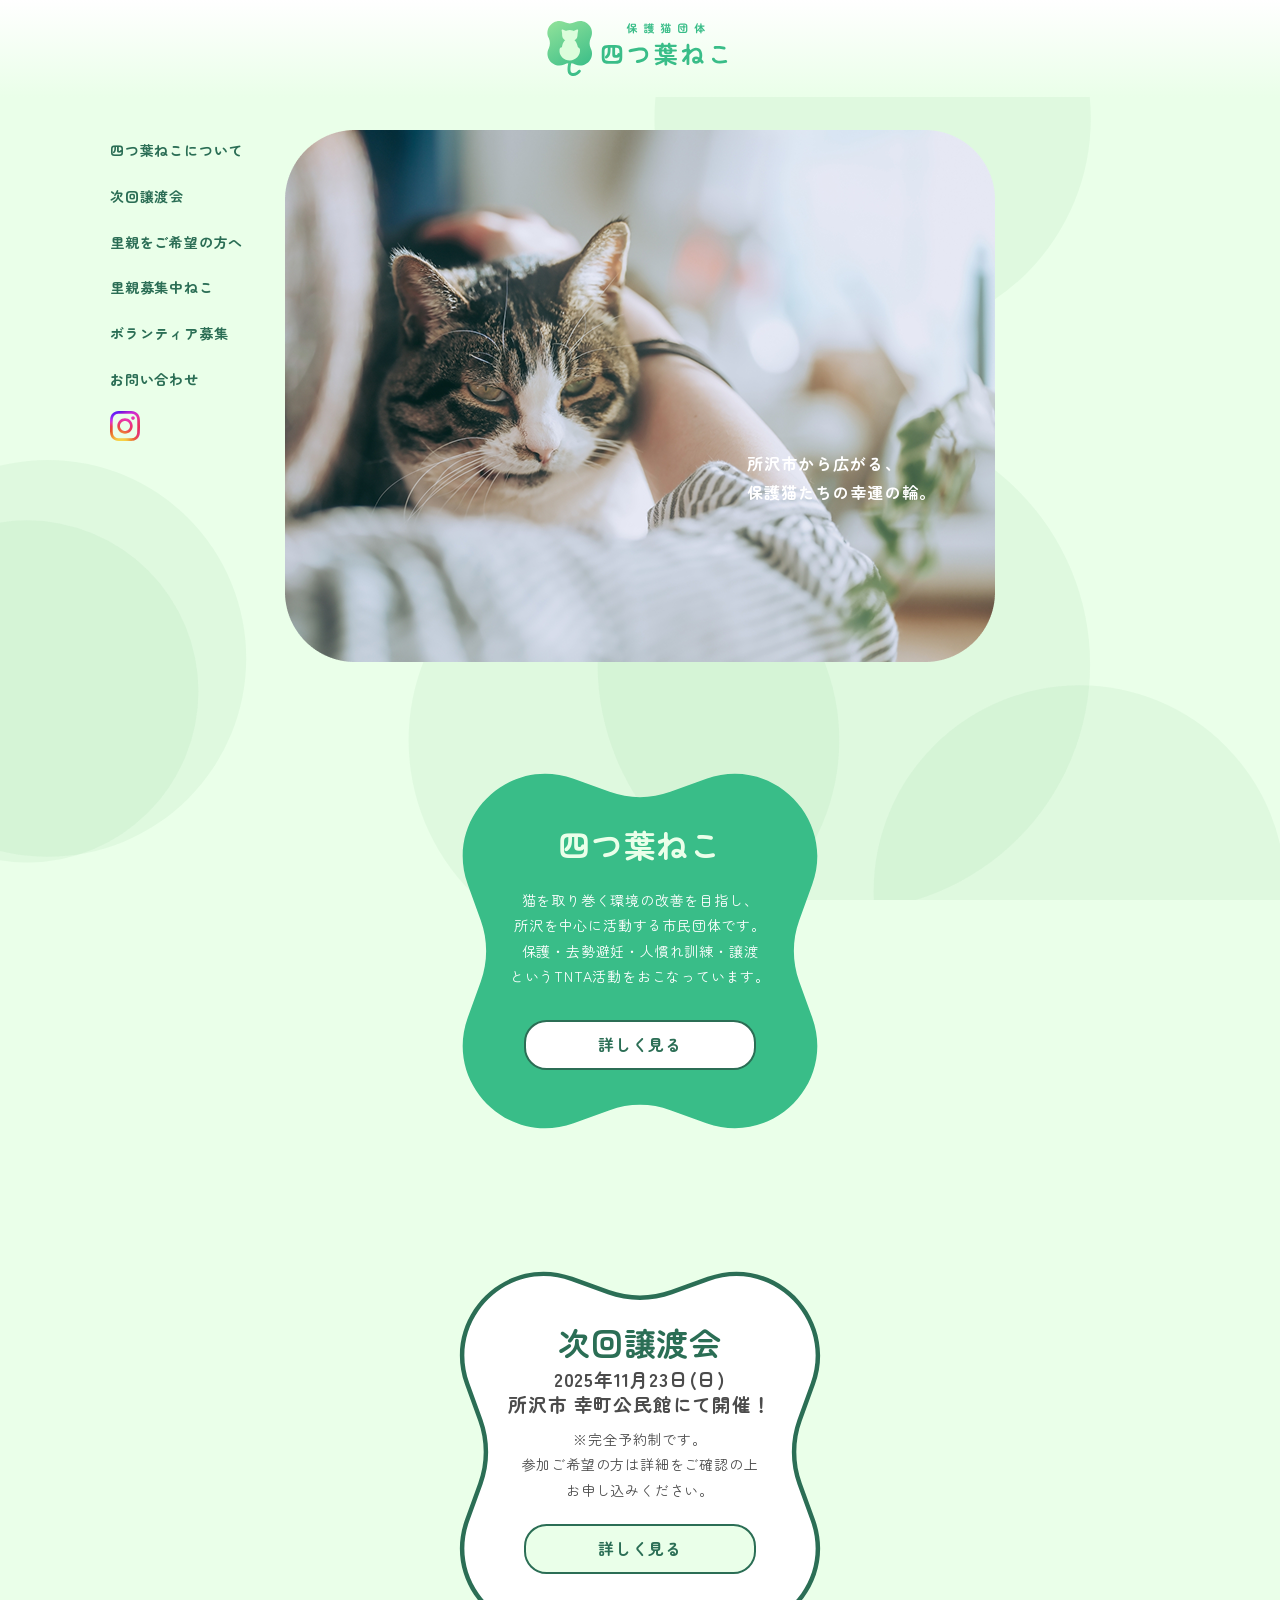
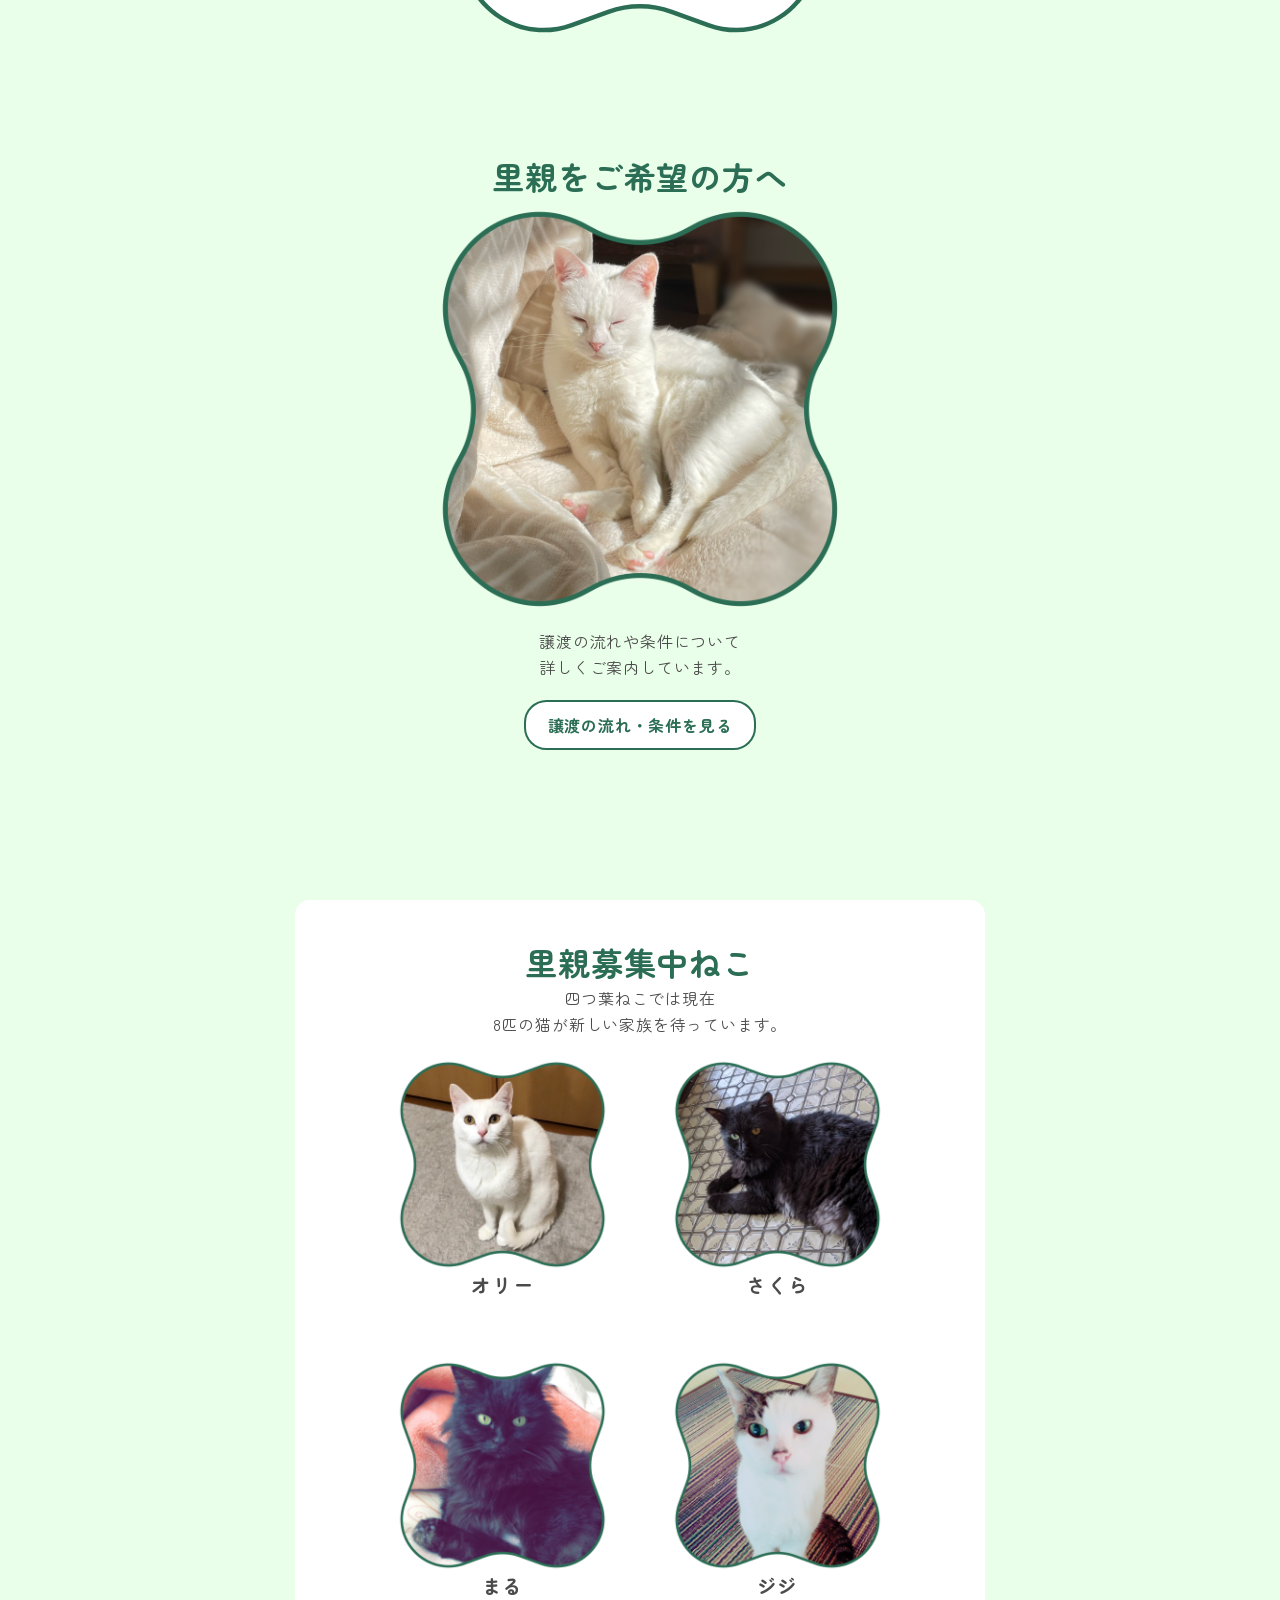
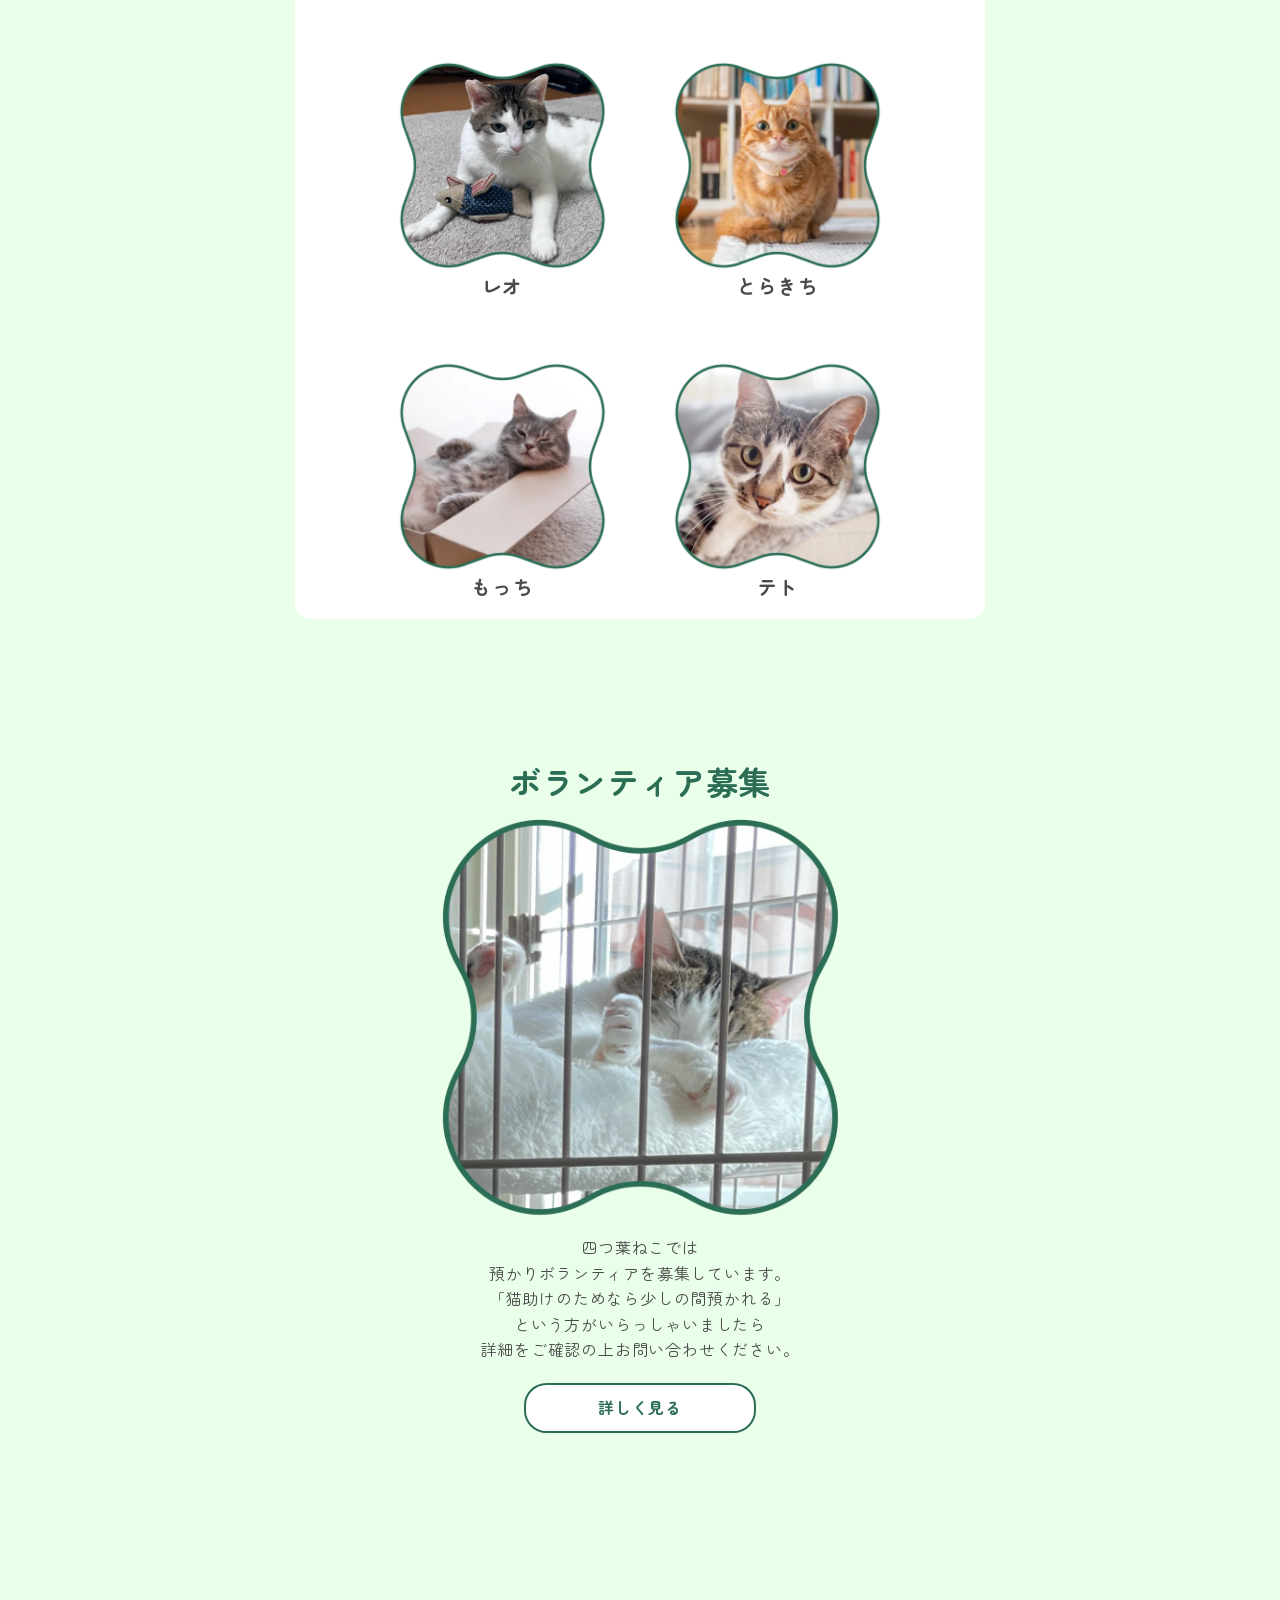
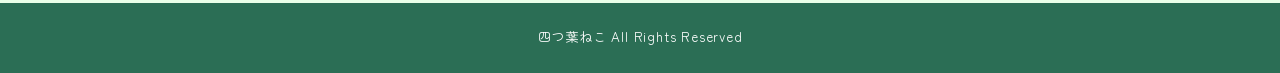
==== index.html @ 7e9c497a "initial commit" ====
<!DOCTYPE html>
<html lang="ja">

<head>
    <meta charset="UTF-8">
    <meta name="viewport" content="width=device-width, initial-scale=1.0">
    <title>四つ葉ねこ</title>
    <link rel="stylesheet" href="assets/css/style.css">
    <link rel="preconnect" href="https://fonts.googleapis.com">
    <link rel="preconnect" href="https://fonts.gstatic.com" crossorigin>
    <link href="https://fonts.googleapis.com/css2?family=Zen+Maru+Gothic&display=swap" rel="stylesheet">
    <!-- swiper使う時はこれ書きます！ -->
    <link rel="stylesheet" href="https://cdn.jsdelivr.net/npm/swiper@11/swiper-bundle.min.css" />

    <!-- <link rel="stylesheet" href="assets/css/common.css"> -->
    <!-- ちょっとナビゲーションの高さが下層ページとズレる。common.cssをつけると直るんですよ・・・contactもそうでした。内容物の高さかな・・・。 -->
    <script src="https://cdn.jsdelivr.net/npm/swiper@11/swiper-bundle.min.js"></script><!-- swiper使う時はこれ書きます！ -->
    <script src="assets/main.js" defer></script>

</head>

<body>

    <header>
        <h1 class="logo"><a href="#"><img src="assets/images/header-logo.svg" alt="保護猫団体 四つ葉ねこ"></a></h1>
        <button class="nav-button" type="button"></button>
    </header>
    <div class="wrap">
        <aside class="nav-pc">
            <nav>
                <ul class="nav-items">
                    <li class="nav-item"><a href="about/index.html">四つ葉ねこについて</a></li>
                    <li class="nav-item"><a href="event/index.html">次回譲渡会</a></li>
                    <li class="nav-item"><a href="adoption/index.html">里親をご希望の方へ</a></li>
                    <li class="nav-item"><a href="catlist/index.html">里親募集中ねこ</a></li>
                    <li class="nav-item"><a href="volunteer/index.html">ボランティア募集</a></li>
                    <li class="nav-item"><a href="contact/index.html">お問い合わせ</a></li>
                    <li><a href=""><img src="assets/images/Instagram_Glyph_Gradient.svg" alt=""></a></li>
                </ul>
            </nav>
        </aside>
        <nav class="nav-sp">
            <ul class="nav-items">
                <li class="nav-item"><a href="about/index.html">四つ葉ねこについて</a></li>
                <li class="nav-item"><a href="event/index.html">次回譲渡会</a></li>
                <li class="nav-item"><a href="adoption/index.html">里親をご希望の方へ</a></li>
                <li class="nav-item"><a href="catlist/index.html">里親募集中ねこ</a></li>
                <li class="nav-item"><a href="volunteer/index.html">ボランティア募集</a></li>
                <li class="nav-item"><a href="contact/index.html">お問い合わせ</a></li>
                <li><a href=""><img src="assets/images/Instagram_Glyph_Gradient.svg" alt=""></a></li>
            </ul>
        </nav>
        <main>
            <div id="mv-box">
                <p id="main-catch">所沢市から広がる、<br>保護猫たちの幸運の輪。</p>
                <img src="assets/images/main-img.png" alt="" id="mv">
            </div>

            <div class="clover clover-left object">
                <section class="inner">
                    <h2>四つ葉ねこ</h2>
                    <p>猫を取り巻く環境の改善を目指し、<br>
                        所沢を中心に活動する市民団体です。<br>
                        保護・去勢避妊・人慣れ訓練・譲渡<br>
                        というTNTA活動をおこなっています。
                    </p>
                    <button class="btn-white"><a href="about/index.html">詳しく見る</a></button>
                </section>
            </div>
            <div class="clover clover-right object">
                <section class="inner">
                    <h2 class="heading">次回譲渡会</h2>
                    <h3>2025年11月23日(日) <br>
                        所沢市 幸町公民館にて開催！</h3>
                    <p>※完全予約制です。<br>
                        参加ご希望の方は詳細をご確認の上<br>
                        お申し込みください。
                    </p>
                    <button class="btn-green"><a href="event/index.html">詳しく見る</a></button>
                </section>
            </div>
            <section class="content object">
                <h2 class="heading">里親をご希望の方へ</h2>
                <div class="img-wrap"><img src="assets/images/adoption-img.png" alt=""></div>
                <p class="box-text">譲渡の流れや条件について<br>
                    詳しくご案内しています。
                </p>
                <button class="btn-white"><a href="adoption/index.html">譲渡の流れ・条件を見る</a></button>
            </section>
            <section class="content box">
                <h2 class="heading">里親募集中ねこ</h2>
                <p class="box-text">四つ葉ねこでは現在 <br>
                    8匹の猫が新しい家族を待っています。</p>
                <ul class="list">
                    <li><a href="catlist/ollie/index.html"><img src="assets/images/prf-01.png" alt="" class="prf">
                            <p class="name">オリー</p>
                        </a>
                    </li>
                    <li><a href=""><img src="assets/images/prf-02.png" alt="" class="prf">
                            <p class="name">さくら</p>
                        </a>
                    </li>
                    <li><a href=""><img src="assets/images/prf-03.png" alt="" class="prf">
                            <p class="name">まる</p>
                        </a>
                    </li>
                    <li><a href=""><img src="assets/images/prf-04.png" alt="" class="prf">
                            <p class="name">ジジ</p>
                        </a>
                    </li>
                    <li><a href=""><img src="assets/images/prf-05.png" alt="" class="prf">
                            <p class="name">レオ</p>
                        </a>
                    </li>
                    <li><a href=""><img src="assets/images/prf-06.png" alt="" class="prf">
                            <p class="name">とらきち</p>
                        </a>
                    </li>
                    <li><a href=""><img src="assets/images/prf-07.png" alt="" class="prf">
                            <p class="name">もっち</p>
                        </a>
                    </li>
                    <li><a href=""><img src="assets/images/prf-08.png" alt="" class="prf">
                            <p class="name">テト</p>
                        </a>
                    </li>
                </ul>
            </section>
            <section class="content object">
                <h2 class="heading">ボランティア募集</h2>
                <div class="img-wrap"><img src="assets/images/volunteer-img.png" alt=""></div>
                <p class="box-text">四つ葉ねこでは<br>
                    預かりボランティアを募集しています。<br>
                    「猫助けのためなら少しの間預かれる」<br>
                    という方がいらっしゃいましたら<br>
                    詳細をご確認の上お問い合わせください。
                </p>
                <button class="btn-white"><a href="volunteer/index.html">詳しく見る</a></button>
            </section>

        </main>
    </div>
    <footer>
        <p><small>四つ葉ねこ All Rights Reserved</small></p>
    </footer>
</body>

</html>
---- assets/css/style.css ----
@charset "utf-8";

body,
h1,
h2,
h3,
h4,
p,
ul,
li,
ol,
dl,
dt,
dd,
tr,
th,
td {
  margin: 0;
  padding: 0;
  list-style: none;
}

img {
  vertical-align: bottom;
}

a {
  text-decoration: none;
  color: inherit;
}

body {
  background-color: #eaffe9;
  background-repeat: no-repeat;
  background-size: cover;
  background-attachment: fixed;
background-image: url("data:image/svg+xml,%3csvg xmlns='http://www.w3.org/2000/svg' version='1.1' xmlns:xlink='http://www.w3.org/1999/xlink' xmlns:svgjs='http://svgjs.dev/svgjs' width='1280' height='560' preserveAspectRatio='none' viewBox='0 0 1280 560'%3e%3cg mask='url(%26quot%3b%23SvgjsMask1136%26quot%3b)' fill='none'%3e%3cpath d='M548.56 554.59 a128.16 128.16 0 1 0 256.32 0 a128.16 128.16 0 1 0 -256.32 0z' fill='rgba(134%2c 199%2c 146%2c 0.11)' class='triangle-float1'%3e%3c/path%3e%3cpath d='M803.63 177.25 a121.21 121.21 0 1 0 242.42 0 a121.21 121.21 0 1 0 -242.42 0z' fill='rgba(134%2c 199%2c 146%2c 0.11)' class='triangle-float2'%3e%3c/path%3e%3cpath d='M259.24 460.63 a134 134 0 1 0 268 0 a134 134 0 1 0 -268 0z' fill='rgba(134%2c 199%2c 146%2c 0.11)' class='triangle-float1'%3e%3c/path%3e%3cpath d='M-93.76 419.01 a123.48 123.48 0 1 0 246.96 0 a123.48 123.48 0 1 0 -246.96 0z' fill='rgba(134%2c 199%2c 146%2c 0.11)' class='triangle-float3'%3e%3c/path%3e%3cpath d='M287.94 274.91 a109.84 109.84 0 1 0 219.68 0 a109.84 109.84 0 1 0 -219.68 0z' fill='rgba(134%2c 199%2c 146%2c 0.11)' class='triangle-float2'%3e%3c/path%3e%3cpath d='M-89.38 439.57 a106.43 106.43 0 1 0 212.86 0 a106.43 106.43 0 1 0 -212.86 0z' fill='rgba(134%2c 199%2c 146%2c 0.11)' class='triangle-float3'%3e%3c/path%3e%3cpath d='M407.73 74.31 a135.75 135.75 0 1 0 271.5 0 a135.75 135.75 0 1 0 -271.5 0z' fill='rgba(134%2c 199%2c 146%2c 0.11)' class='triangle-float2'%3e%3c/path%3e%3cpath d='M376.84 413.51 a153.22 153.22 0 1 0 306.44 0 a153.22 153.22 0 1 0 -306.44 0z' fill='rgba(134%2c 199%2c 146%2c 0.11)' class='triangle-float1'%3e%3c/path%3e%3cpath d='M931.49 539.06 a117.18 117.18 0 1 0 234.36 0 a117.18 117.18 0 1 0 -234.36 0z' fill='rgba(134%2c 199%2c 146%2c 0.11)' class='triangle-float3'%3e%3c/path%3e%3cpath d='M908.18 117.81 a116.35 116.35 0 1 0 232.7 0 a116.35 116.35 0 1 0 -232.7 0z' fill='rgba(134%2c 199%2c 146%2c 0.11)' class='triangle-float3'%3e%3c/path%3e%3cpath d='M918.88 520.98 a169.37 169.37 0 1 0 338.74 0 a169.37 169.37 0 1 0 -338.74 0z' fill='rgba(134%2c 199%2c 146%2c 0.11)' class='triangle-float2'%3e%3c/path%3e%3cpath d='M1127.44 405.88 a134.91 134.91 0 1 0 269.82 0 a134.91 134.91 0 1 0 -269.82 0z' fill='rgba(134%2c 199%2c 146%2c 0.11)' class='triangle-float3'%3e%3c/path%3e%3c/g%3e%3cdefs%3e%3cmask id='SvgjsMask1136'%3e%3crect width='1280' height='560' fill='white'%3e%3c/rect%3e%3c/mask%3e%3cstyle%3e %40keyframes float1 %7b 0%25%7btransform: translate(0%2c 0)%7d 50%25%7btransform: translate(-10px%2c 0)%7d 100%25%7btransform: translate(0%2c 0)%7d %7d .triangle-float1 %7b animation: float1 5s infinite%3b %7d %40keyframes float2 %7b 0%25%7btransform: translate(0%2c 0)%7d 50%25%7btransform: translate(-5px%2c -5px)%7d 100%25%7btransform: translate(0%2c 0)%7d %7d .triangle-float2 %7b animation: float2 4s infinite%3b %7d %40keyframes float3 %7b 0%25%7btransform: translate(0%2c 0)%7d 50%25%7btransform: translate(0%2c -10px)%7d 100%25%7btransform: translate(0%2c 0)%7d %7d .triangle-float3 %7b animation: float3 6s infinite%3b %7d %3c/style%3e%3c/defs%3e%3c/svg%3e");
  font-family: "Zen Maru Gothic", sans-serif;
  line-height: 1.6em;
  letter-spacing: 0.05em;
  color: #4b4b4b;
}

.wrap {
  display: flex;
  justify-content: center;
  width: 100%;
  max-width: 1400px;
  margin: 0 auto;

}

header {
  position: fixed;
  top: 0;
  left: 0;
  width: 100%;
  z-index: 999;
  background: #FFF;
  background: linear-gradient(180deg, rgba(255, 255, 255, 1) 0%, rgba(234, 255, 233, 1) 100%);
}

.logo {
  text-align: center;
  width: 100%;
}

.logo a {
  display: inline-block;
}

.logo img {
  width: 200px;
  display: block;
}

/* .logo img {
  width: 200px;
  display: block;
  max-width: 100%;
  margin: 0 auto;
} */

.nav-pc {
  position: fixed;
  top: 130px;
  left: 100px;
  width: 160px;
  z-index: 900;
  box-sizing: border-box;
}

.nav-sp {
  display: none;
}

/* nav {
  width: 160px;
  box-sizing: border-box;
} */

.nav-items {
  display: flex;
  flex-direction: column;
  gap: 5px;
  padding-bottom: 20px;
}

nav ul li {
  font-size: 14px;
  color: #2b6e55;
  font-weight: bold;
  padding: 5px 10px;
  line-height: 2.2em;
  box-sizing: border-box;
}

nav ul li img {
  width: 30px;
}

nav ul li:hover {
  background-color: #39bd88;
  color: #fff;
  border-radius: 30px;
  transition: 0.1s;
}

.nav-button {
  display: none;
  width: 55px;
  height: 55px;
  padding: 0;
  position: relative;
  background-image: url(../images/menu-icon-01.svg);
  background-repeat: no-repeat;
  background-size: 55px auto;
  cursor: pointer;
  background-color: transparent;
}



main {
  flex: 1;
  max-width: 710px;
  margin: 0 auto;
}

#mv-box {
  position: relative;
}

#main-catch {
  position: absolute;
  color: #fff;
  font-weight: bold;
  top: 60%;
  left: 65%;
  line-height: 1.8em;
  letter-spacing: 0.08em;
}

#mv {
  width: 710px;
  margin: 130px auto 100px auto;
  display: flex;
  justify-content: center;
}




/* ------------------------------------------ */
/*ｰｰｰｰｰｰｰｰｰｰｰｰｰｰｰｰｰｰｰｰ clover -------------------*/
/* ------------------------------------------ */

/* .clover {
  width: 430px;
  text-align: center;
} */
.clover {
  box-sizing: border-box;
  padding: 70px 0px;
  width: 450px;
  margin: 0 auto 120px auto;
  text-align: center;
}

/* .inner {
  padding: 65px;
} */
/* 今回神近さんがやってくれたコーディングだと、clover（外）にwidthを決めて、innerで中の体重を増やして・・・と言う状態で、widthを持たせるところがバラバラになり、大きさの制御が難しくなってしまいました。
こういったときには、widthもpaddingもしっかり外側（clover）で取ってあげて、大きさをまず確保すること。（必要であれば、heightもしっかり指定することもあります。今回はやらずにいけたので、やりませんでした。）paddingを使ったことにより、内側に向かって抑えてあげることでcloverのみのwidthはしっかり確保され、背景画像の表示領域の調整がしやすいです。もちろんpaddingを使ったときにはbox-sizing:border-box;も忘れずにしましょう！ */

.clover-left {
  background-image: url(../images/clover-green.svg);
  background-repeat: no-repeat;
  background-position: center;
  background-size: contain;
}

.clover-right {
  background-image: url(../images/clover-white.svg);
  background-repeat: no-repeat;
  background-position: center;
  background-size: contain;
}

.clover-left h2 {
  color: #eaffe9;
  font-size: 32px;
  font-weight: bold;
  margin-bottom: 30px;
}

.clover-left p {
  color: #fff;
  font-size: 14px;
  font-weight: medium;
  margin-bottom: 30px;
}

.clover-right h3 {
  margin-bottom: 10px;
}

.clover-right p {
  font-size: 14px;
  font-weight: medium;
  margin-bottom: 20px;
}

.btn-white {
  width: 232px;
  height: 50px;
  font-family: "Zen Maru Gothic", sans-serif;
  line-height: 1.57;
  letter-spacing: 0.05em;
  color: #2b6e55;
  background-color: #fff;
  border: solid 2px #2b6e55;
  border-radius: 22.5px;
  font-size: 16px;
  font-weight: bold;
  cursor: pointer;
}

.btn-green {
  width: 232px;
  height: 50px;
  font-family: "Zen Maru Gothic", sans-serif;
  line-height: 1.57;
  letter-spacing: 0.05em;
  color: #2b6e55;
  background-color: #eaffe9;
  border: solid 2px #2b6e55;
  border-radius: 22.5px;
  font-size: 16px;
  font-weight: bold;
  cursor: pointer;
}

.btn-white:hover,
.btn-green:hover {
  width: 232px;
  height: 50px;
  color: #fff;
  background-color: #2b6e55;
  border: solid 2px #2b6e55;
  border-radius: 22.5px;
  font-size: 16px;
  cursor: pointer;
  transition: 0.3s;
}

.img-wrap {
  display: block;
}

.img-wrap img {
  width: 420px;
  margin: 0 auto;
}

.prf {
  width: 215px;
}

.heading {
  color: #2b6e55;
  font-size: 32px;
  font-weight: bold;
  margin-bottom: 10px;
}

.content {
  text-align: center;
  margin-bottom: 150px;
}

.content h2 {
  margin-top: 30px;
}

.name {
  font-size: 20px;
  font-weight: bold;
}

.box {
  background-color: #fff;
  border-radius: 15px;
  padding: 20px;
  margin: 0 10px 150px 10px;
}

.box-text {
  margin: 10px auto 20px auto;
}

.list {
  display: flex;
  flex-flow: row wrap;
  gap: 60px;
  justify-content: center;

}

#list p {
  text-align: center;
}

.list li:hover {
  opacity: 0.5;
  transition: 0.3s;
}

footer {
  color: #fff;
  background-color: #2b6e55;
  height: 70px;
  margin-top: 20px;
}

footer p {
  padding: 20px;
  display: block;
  text-align: center;
}

@media (width < 960px) {
  body {
    line-height: 1.4em;
    letter-spacing: 0.02em;
  }

  aside {
    left: 30px;
    width: 120px;
    z-index: 900;
    box-sizing: border-box;
  }

  #main-catch {
    font-size: 13px;
    top: 50%;
    left: 55%;
  }

  #mv {
    width: 80%;
  }

  .wrap {
    width: 60%;
  }
}

@media (width < 768px) {
  #main-catch {
    font-size: 12px;
    top: 60%;
    left: 51%;
  }

  #mv {
    margin: 80px auto;
    width: 300px;
  }

  .nav-pc {
    display: none;
  }

  header {
    position: fixed;
    top: 0;
    left: 0;
    width: 100%;
    height: 50px;
    z-index: 1000;
    background: #FFF;
    background: linear-gradient(180deg, rgba(255, 255, 255, 1) 0%, rgba(234, 255, 233, 1) 100%);
  }


  .logo img {
    height: 50px;
  }

  .nav-sp {
    display: block;
  }

  .nav-button {
    display: block;
    position: fixed;
    top: 10px;
    right: 10px;
    border: none;
    z-index: 9999;
    /* 重なり順を上にしておきましょう！ */
  }

  .nav-sp .nav-items {
    /* display: none; */
    position: fixed;
    top: 0;
    right: 0;
    flex-direction: column;
    background-color: #fff;
    width: 80vw;
    padding: 80px 24px 24px;
    z-index: 900;
    transform: translateX(100%);
    transition: transform 0.3s ease;

    a {
      min-height: 48px;
    }
  }

  .nav-sp .nav-items.nav-items--open {
    /* display: flex; */
    /*  animation-name: slide;
    animation-timing-function: ease-in-out; */
    transform: translateX(0);
    /* animation: slide 0.3s ease-in-out forwards; */
  }

  @keyframes slide {
    0% {
      transform: translateX(80vw);
    }

    100% {
      transform: translateX(0);
    }
  }

  .wrap {
    width: 360px;
  }

  .clover {
    padding: 50px 40px;
    width: 300px;
    margin: 0 auto 120px auto;
    text-align: center;
  }

  .clover-left,
  .clover-right {
    transform: none;
    /* margin-left: 18px;
    margin-right: 18px; */
    margin-bottom: 80px;
  }

  .clover-left h2 {
    font-size: 24px;
    margin-bottom: 10px;
  }

  .heading {
    font-size: 24px;
    margin-bottom: 10px;
  }

  .clover-left p,
  .clover-right p {
    font-size: 11px;
    margin-bottom: 10px;
  }

  .clover-right h3 {
    font-size: 14px;
    margin-bottom: 8px;
  }

  .btn-white,
  .btn-green {
    width: 200px;
    height: 40px;
    font-size: 14px;
  }

  .box-text {
    font-size: 14px;
  }

  .img-wrap {
    width: 300px;
    margin: 0 auto;
  }

  .img-wrap img {
    width: 100%;
  }

  .name {
    margin: 0 auto 10px auto;
  }

  .list {
    gap: 20px;
  }

  .content {
    margin-bottom: 100px;
  }

  .prf {
    width: 50%;
  }
}

/* ふわっとさせたい時は、下のやつ書きます */
/* jsはわけ分からんこと書いてると思いますが、あいつらは、動かしたいオブジェクトにクラス名とかつけてるに過ぎません。 */
/* 動き自体はcssが全てやっています。下のcssの意味は、元々、objectってクラス名つけたとこが、①透明で見えない（要素は存在する）②ちょい下にズレてる位置にいる③0.8m秒かけてふわっと動作するっていう三つの命令がかかってます。 */
/* それをjsでこの位置に来たら、showってクラス名もつけてやってね！という命令になっているので、 */
.object {
  opacity: 0;
  transform: translateY(40px);
  transition: all 0.8s ease-out;
}

/* objectとshowっていうクラス名を二つとも持ったら、透明無し！！（見えるようになる。）＆位置は元々の位置 */
.object.show {
  opacity: 1;
  transform: translateY(0);
}
---- assets/css/common.css ----
@charset "utf-8";

.title-wrap {
  background-image: url(../../assets/images/title-bg.svg);
  background-repeat: no-repeat;
  background-position: center;
  margin: 100px 50px 0 50px;
}

.title {
  font-size: 20px;
  color: #fff;
  text-align: center;
  padding: 100px 0;
}

h2 {
  color: #2b6e55;
  font-size: 20px;
  font-weight: bold;
  text-align: center;
  margin-bottom: 30px;
  border-bottom: 10px dotted #eaffe9;
  padding-bottom: 20px;
}

.text {
  font-size: 16px;
}

section {
  background-color: #fff;
  border-radius: 15px;
  text-align: center;
  margin: 50px;
  padding: 40px;
}

table {
  margin: 0 auto 20px auto;
  font-weight: bold;
}

table tr th::after {
  content: "🍀";
}

iframe {
  margin-top: 20px;
}

.btn-green {
  margin-top: 20px;
}

.text-left {
  text-align: left;
  padding: 30px;
}

dl dt {
  font-size: 16px;
  font-weight: bold;
  margin-bottom: 10px;
}

dl dd {
  margin-bottom: 40px;
}

ul li {
  line-height: 2.2em;
}

.mainimg {
  width: 400px;
  display: block;
  margin: 20px auto;
  border-radius: 20px;
}

#event-cats {
  display: flex;
  margin: 30px;
  justify-content: center;
  gap: 10px;
}

#event-cats img {
  width: 100px;
  margin: auto;
}

#event-cats img:hover {
  opacity: 0.5;
  transition: 0.3s;
}

#contact {
  background-color: #fff;
  /*  margin: 50px auto; */
  padding: 40px;
  margin: 50px;
  border-radius: 15px;
}

#contact h2 {
  color: #2B6E55;
  text-align: center;
  font-size: 20px;
  margin-bottom: 30px;
  border-bottom: 10px dotted #EAFFE9;
  padding-bottom: 20px;
}

form {
  margin: 20px auto;
  padding: 0 100px;
  text-align: center;
}

form p {
  margin-top: 40px;
  font-weight: bold;
}

.width {
  width: 338px;
}

input {
  border-radius: 20px;
  padding: 10px;
  margin: 10px auto;
}

textarea {
  resize: none;
  width: 100%;
  height: 200px;
  border-radius: 20px;
}

#submit-btn {
  width: 232px;
  height: 50px;
  font-family: "Zen Maru Gothic", sans-serif;
  line-height: 1.57;
  letter-spacing: 0.05em;
  color: #2B6E55;
  background-color: #EAFFE9;
  border: solid 2px #2B6E55;
  border-radius: 22.5px;
  font-size: 16px;
  font-weight: bold;
  cursor: pointer;
  display: block;
  margin: 40px auto 20px auto;
}

#submit-btn:hover {
  color: #fff;
  background-color: #2B6E55;
  border: solid 2px #2B6E55;
  border-radius: 22.5px;
  font-size: 16px;
  cursor: pointer;
  transition: 0.3s;
}





@media (width < 768px) {
  .mainimg {
    width: 100% !important;
    margin-top: 0;
  }

  .title-wrap {
    margin: 70px 8px 0 8px;
  }

  .title {
    padding: 50px 0;
  }

  .text {
    margin-bottom: 10px;
    font-size: 12px;
  }

  .text-left {
    padding: 10px;
    font-size: 12px;
  }
tr th,tr td{
  font-size: 14px;
}
table {
  margin-bottom: 10px;
}
  #event-cats {
    flex-wrap: wrap;
    margin: 10px 0 0 0;
  }

  #event-cats img {
    width: 60px;
  }

  iframe {
    width: 90%;
    height: 90%;
  }

  section {
    margin: 30px 10px;
    padding: 20px 10px 10px 10px;
  }

  h2 {
    font-size: 18px;
    margin-bottom: 10px;
    padding-bottom: 10px;
  }

  dl dt {
    font-size: 14px;
  }

  dl dd {
    margin-bottom: 30px;
  }

  form {
    padding: 0;
  }
}
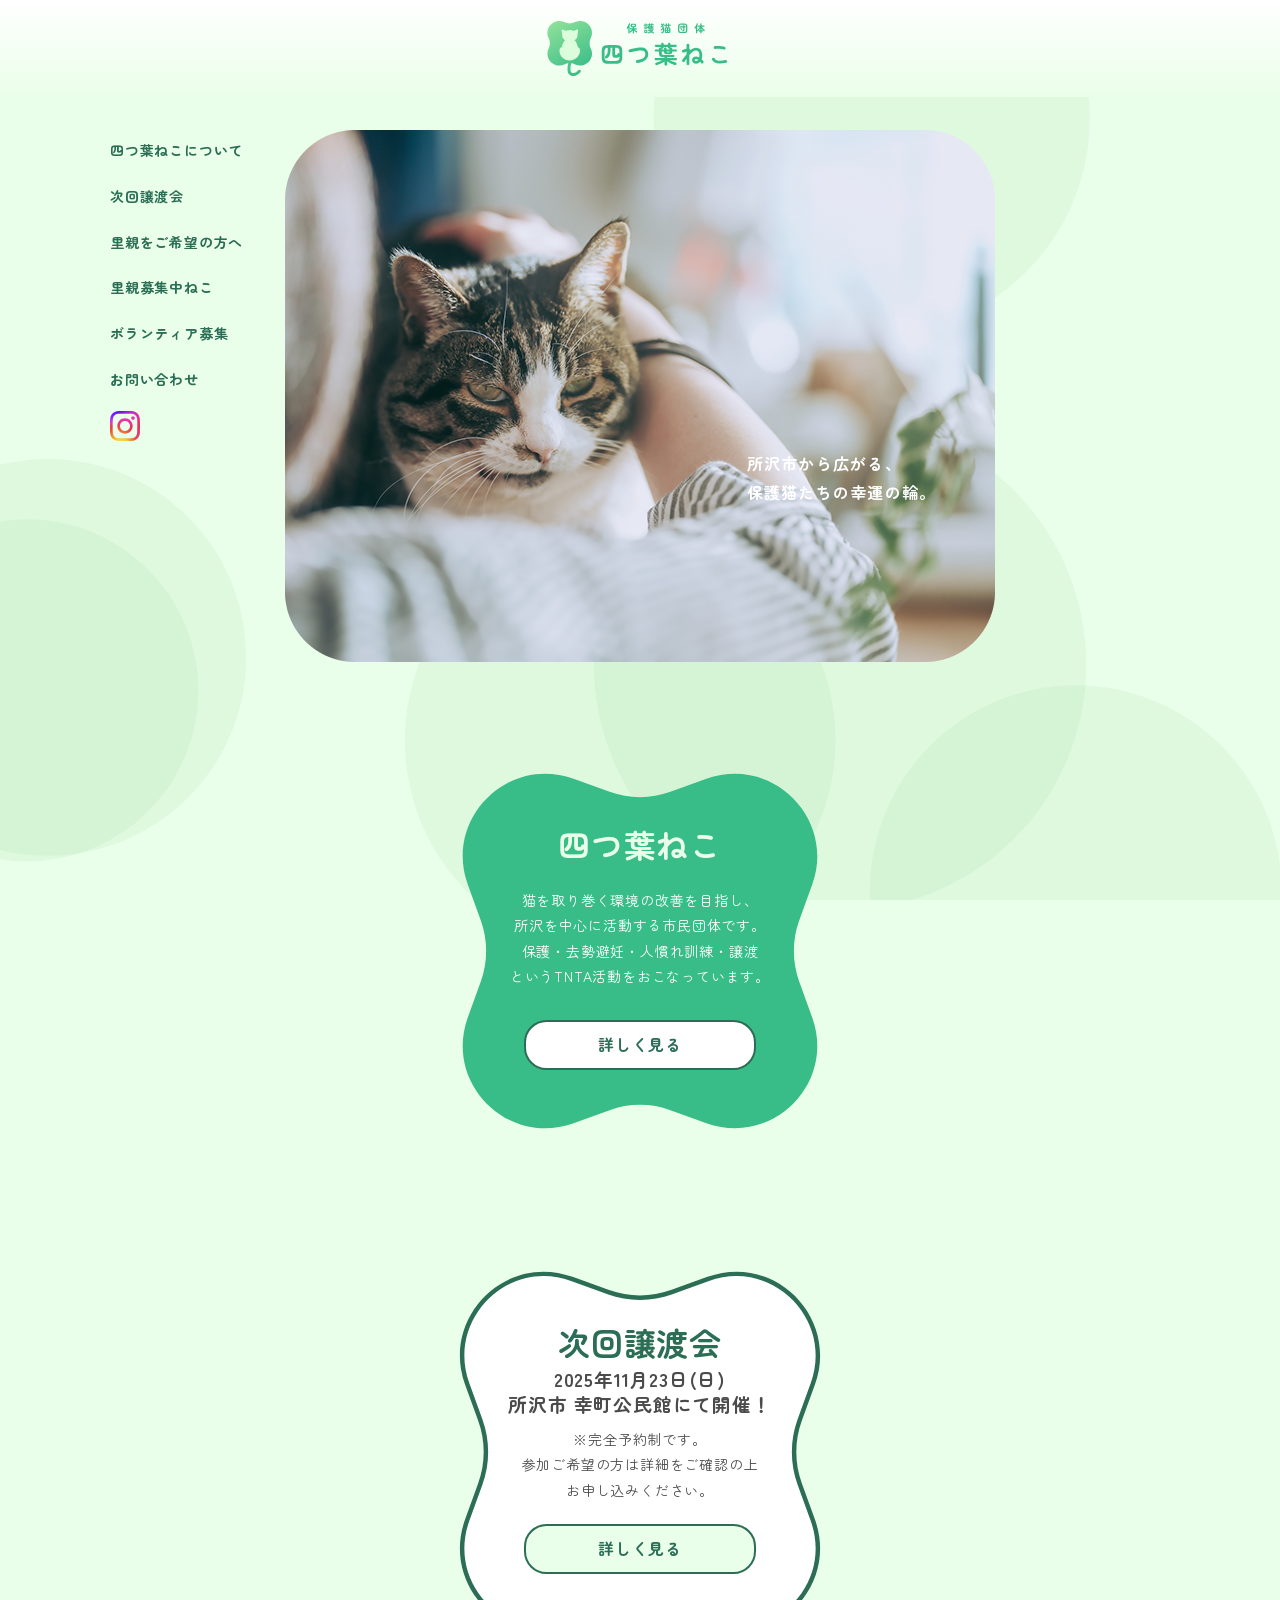
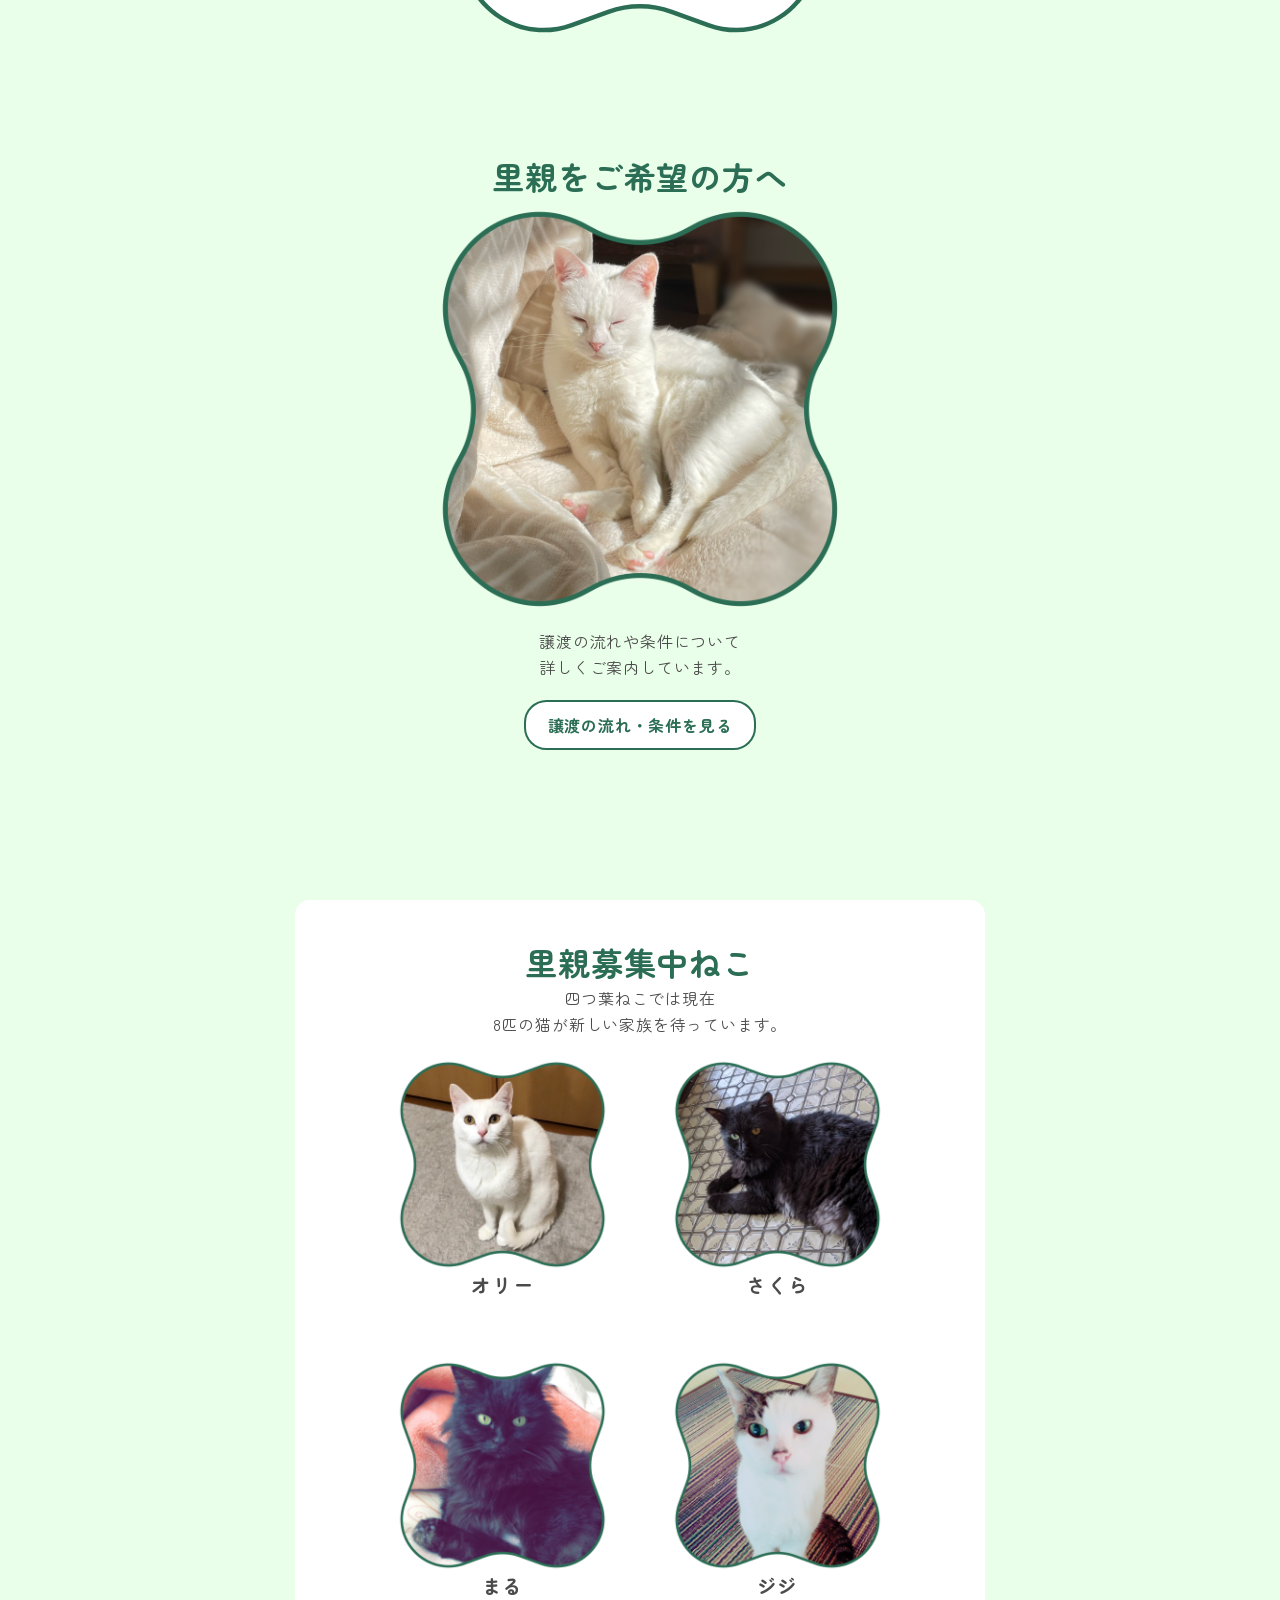
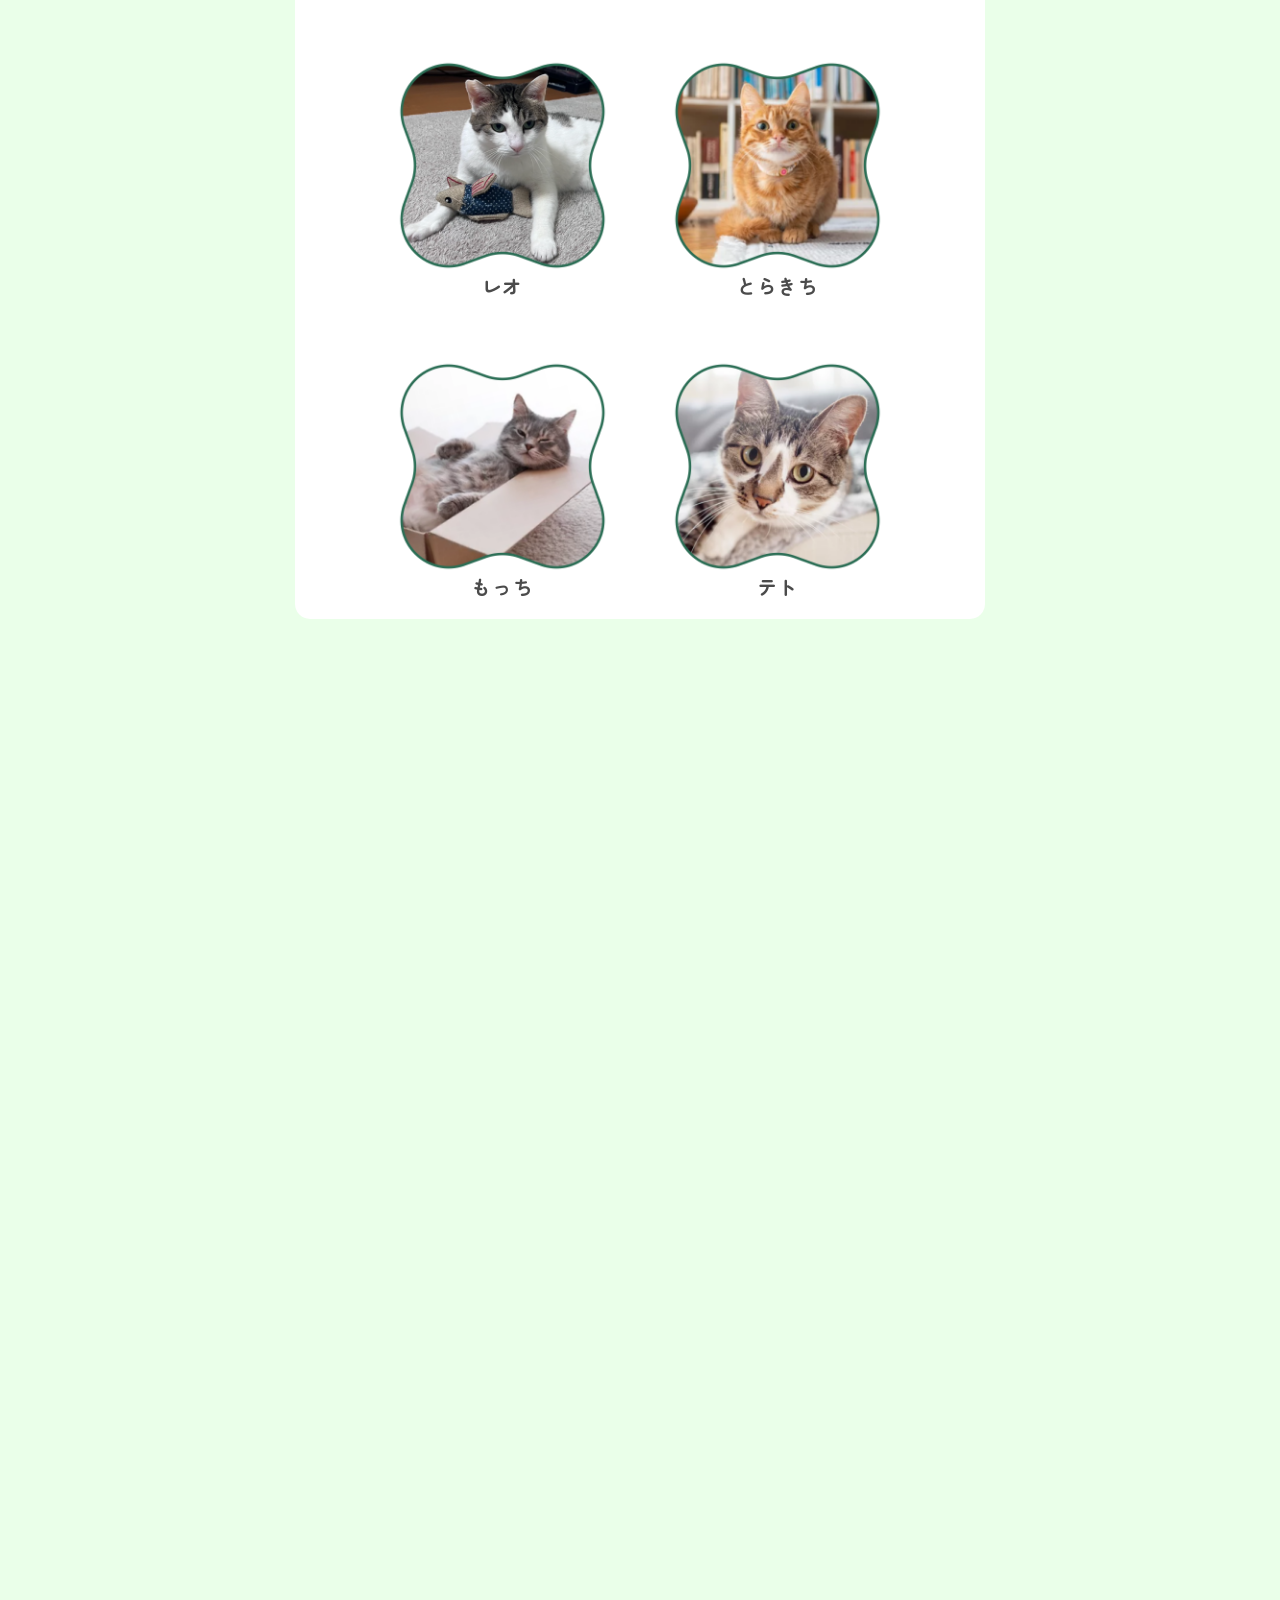
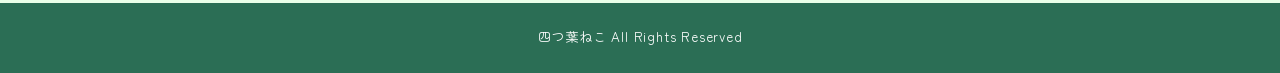
==== commit 693c9800: "update" ====
--- a/index.html
+++ b/index.html
@@ -96,7 +96,7 @@
                             <p class="name">オリー</p>
                         </a>
                     </li>
-                    <li><a href=""><img src="assets/images/prf-02.png" alt="" class="prf">
+                    <li><a href="catlist/sakura/index.html"><img src="assets/images/prf-02.png" alt="" class="prf">
                             <p class="name">さくら</p>
                         </a>
                     </li>
@@ -108,7 +108,7 @@
                             <p class="name">ジジ</p>
                         </a>
                     </li>
-                    <li><a href=""><img src="assets/images/prf-05.png" alt="" class="prf">
+                    <li><a href="catlist/leo/index.html"><img src="assets/images/prf-05.png" alt="" class="prf">
                             <p class="name">レオ</p>
                         </a>
                     </li>
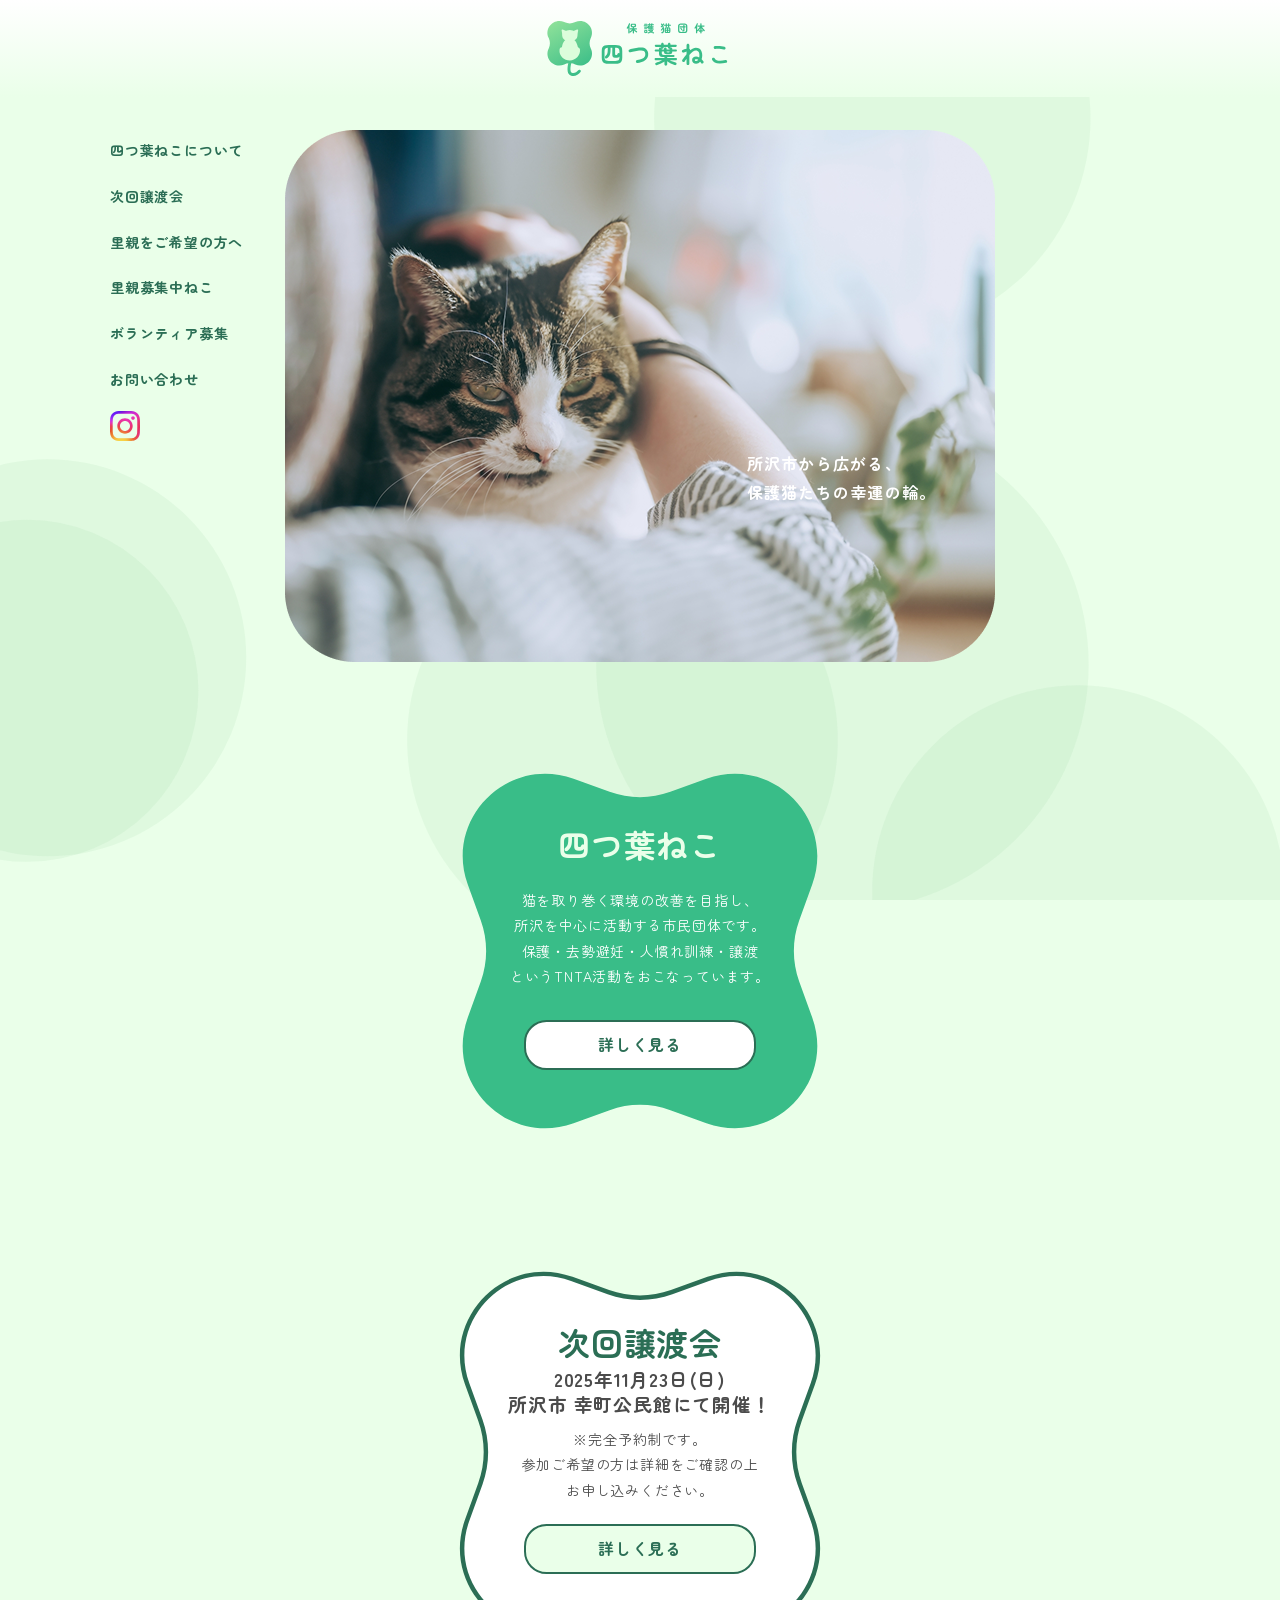
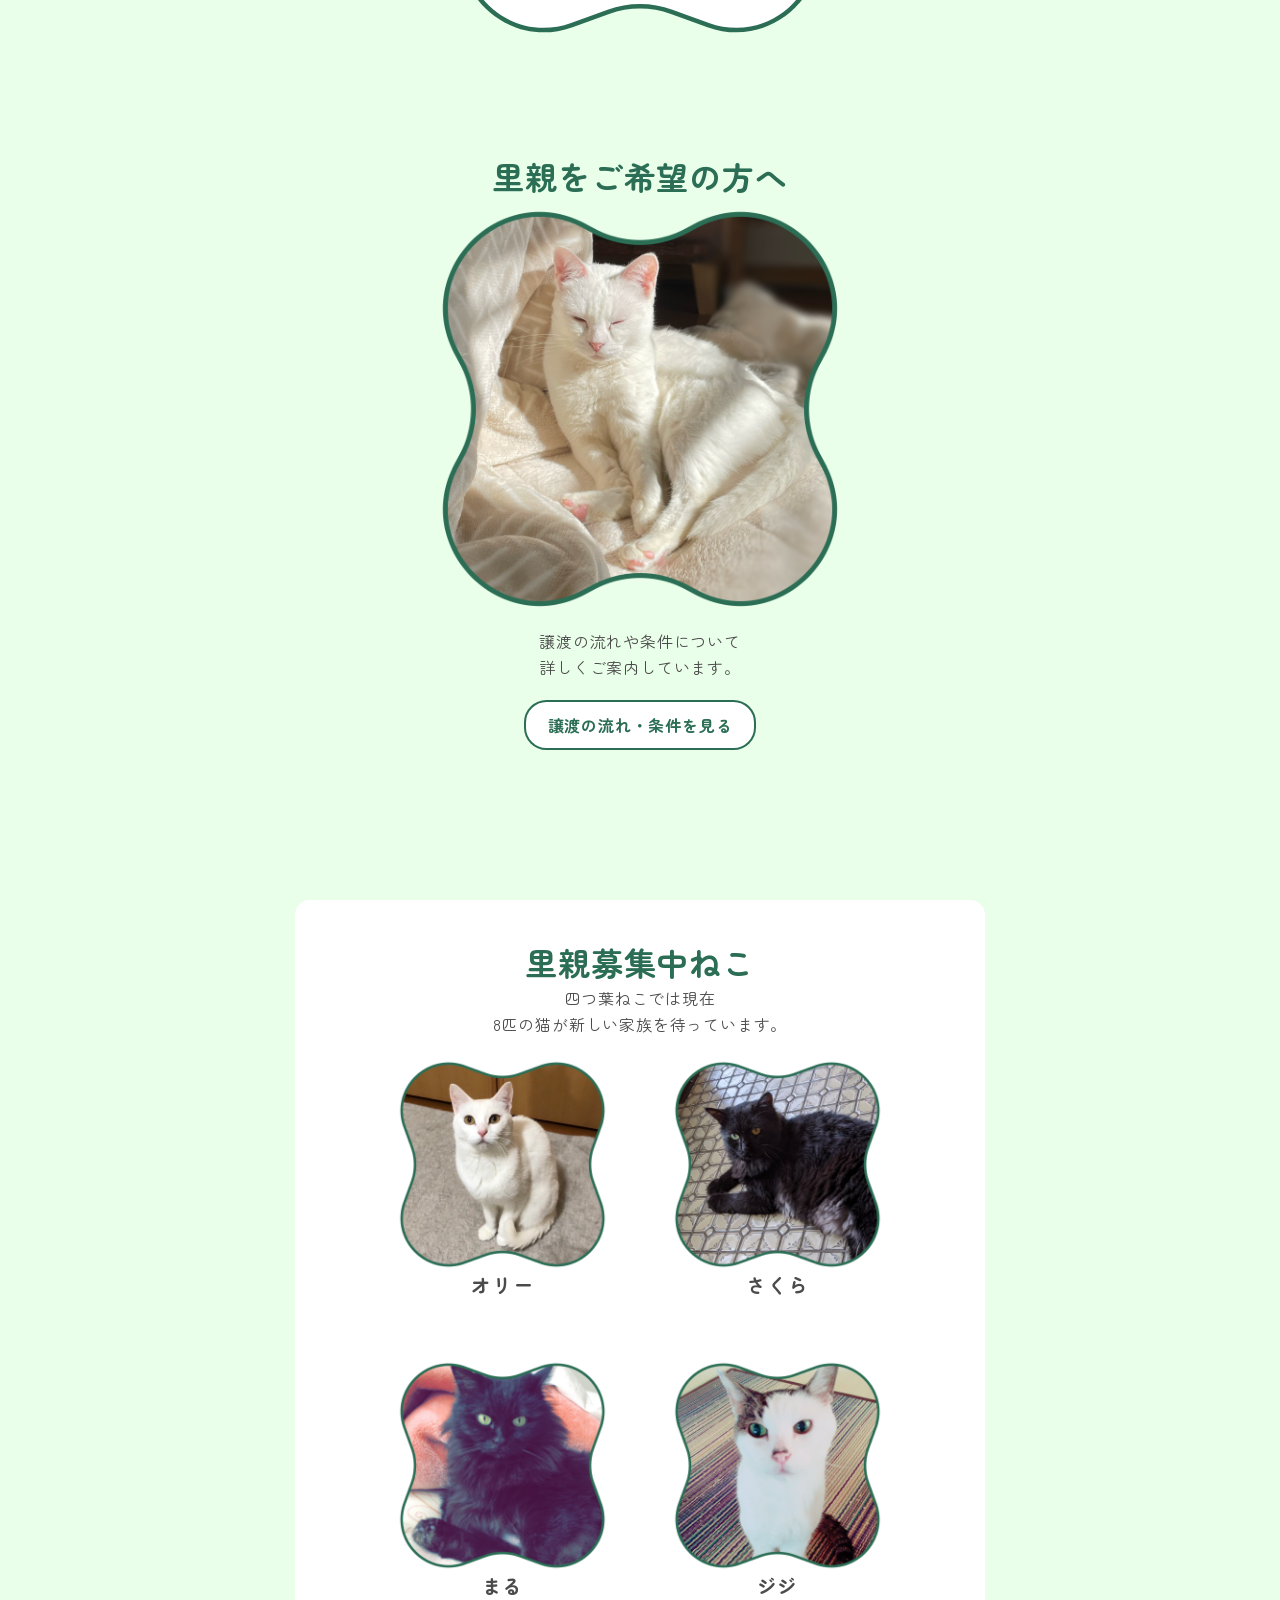
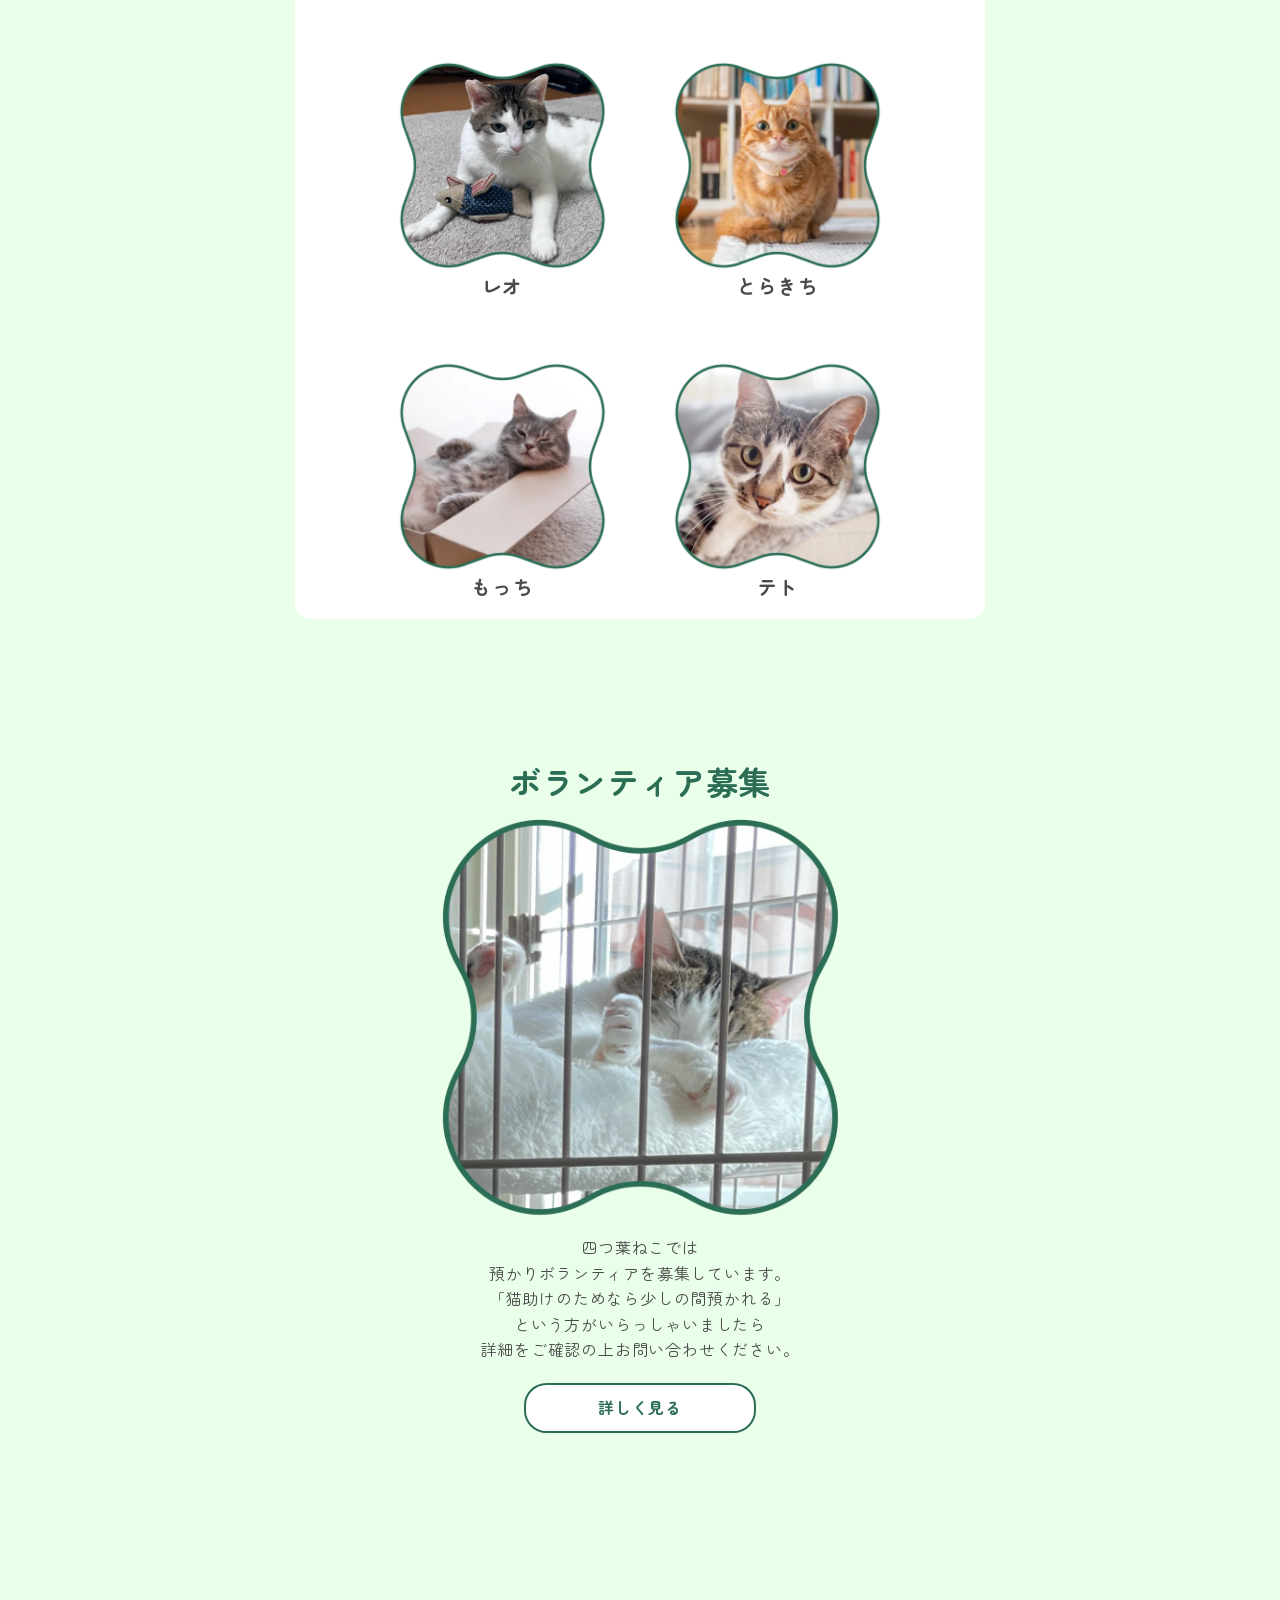
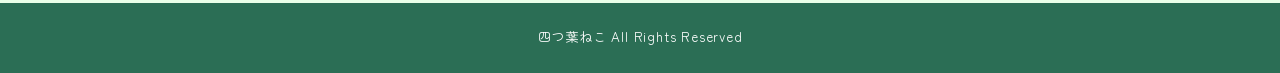
==== commit 707c2d21: "update" ====
--- a/index.html
+++ b/index.html
@@ -100,11 +100,11 @@
                             <p class="name">さくら</p>
                         </a>
                     </li>
-                    <li><a href=""><img src="assets/images/prf-03.png" alt="" class="prf">
+                    <li><a href="catlist/maru/index.html"><img src="assets/images/prf-03.png" alt="" class="prf">
                             <p class="name">まる</p>
                         </a>
                     </li>
-                    <li><a href=""><img src="assets/images/prf-04.png" alt="" class="prf">
+                    <li><a href="catlist/jiji/index.html"><img src="assets/images/prf-04.png" alt="" class="prf">
                             <p class="name">ジジ</p>
                         </a>
                     </li>
@@ -112,15 +112,15 @@
                             <p class="name">レオ</p>
                         </a>
                     </li>
-                    <li><a href=""><img src="assets/images/prf-06.png" alt="" class="prf">
+                    <li><a href="catlist/torakichi/index.html"><img src="assets/images/prf-06.png" alt="" class="prf">
                             <p class="name">とらきち</p>
                         </a>
                     </li>
-                    <li><a href=""><img src="assets/images/prf-07.png" alt="" class="prf">
+                    <li><a href="catlist/mocchi/index.html"><img src="assets/images/prf-07.png" alt="" class="prf">
                             <p class="name">もっち</p>
                         </a>
                     </li>
-                    <li><a href=""><img src="assets/images/prf-08.png" alt="" class="prf">
+                    <li><a href="catlist/teto/index.html"><img src="assets/images/prf-08.png" alt="" class="prf">
                             <p class="name">テト</p>
                         </a>
                     </li>
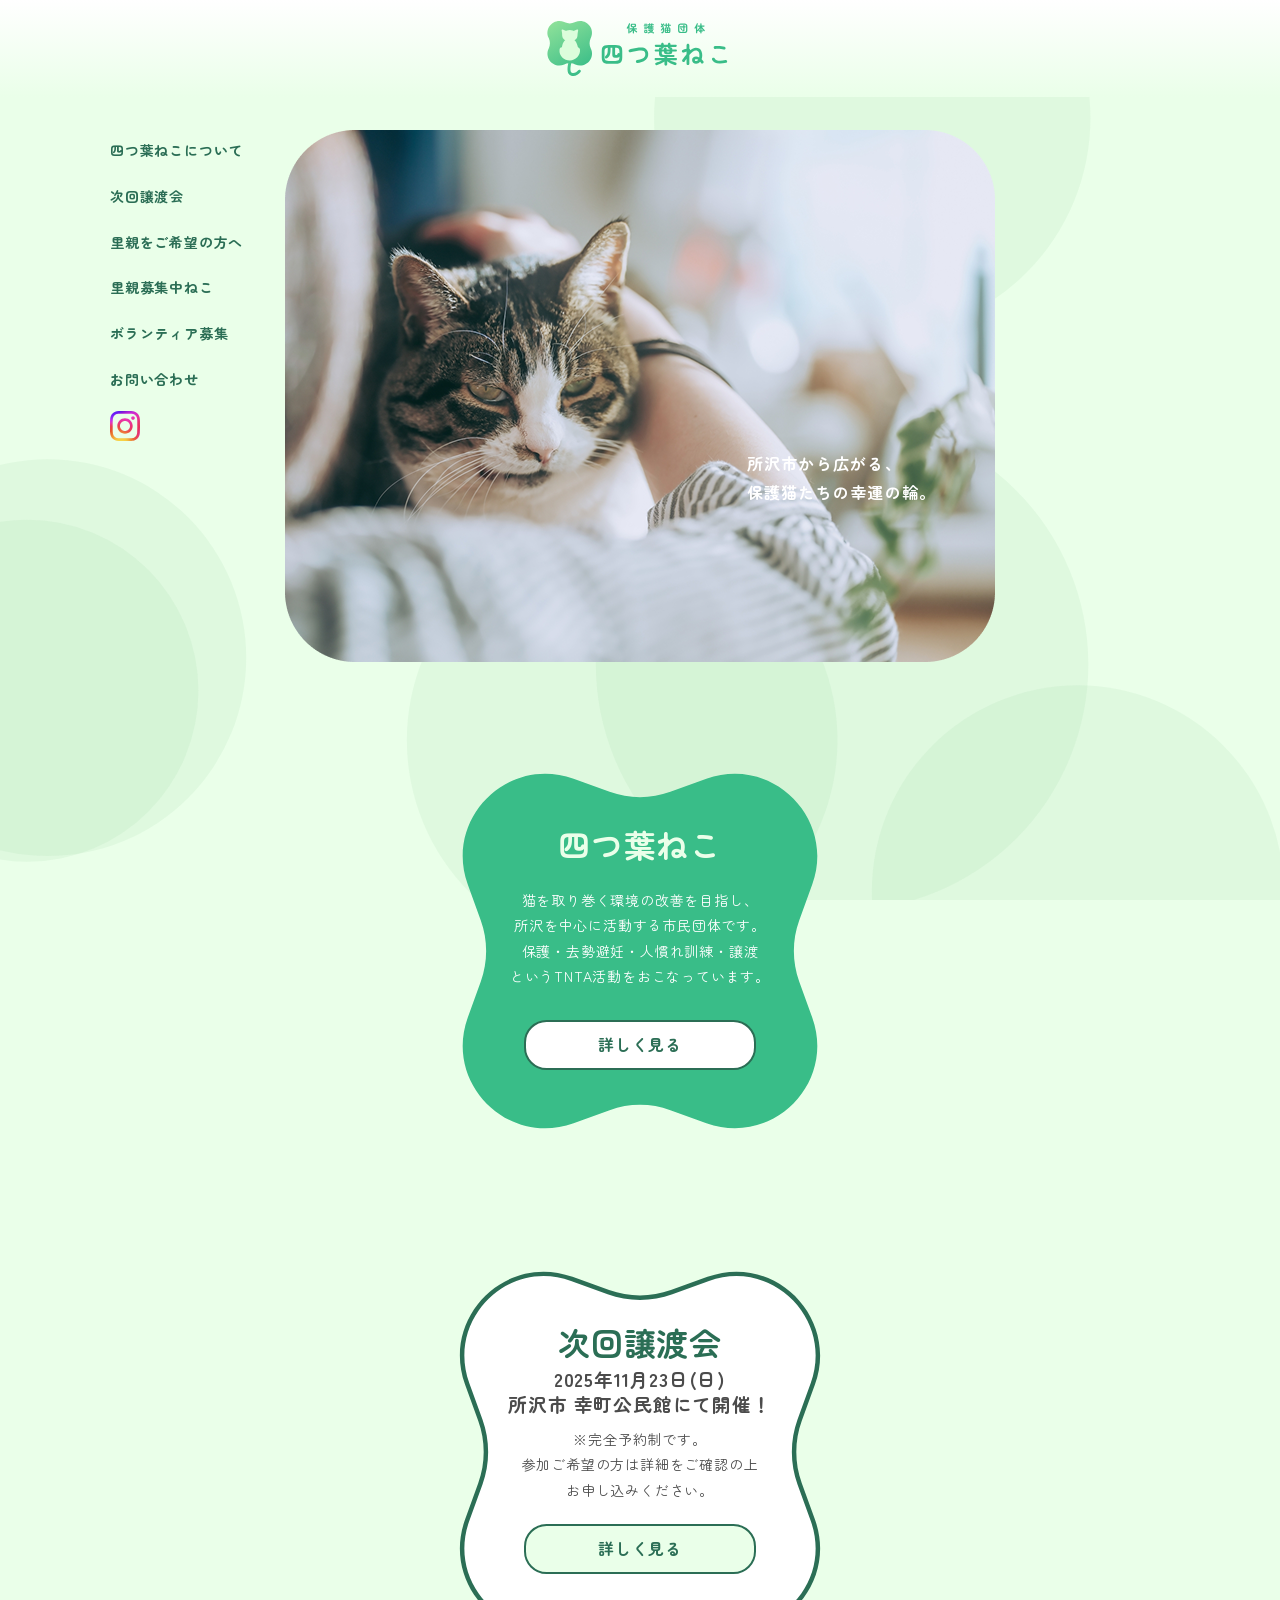
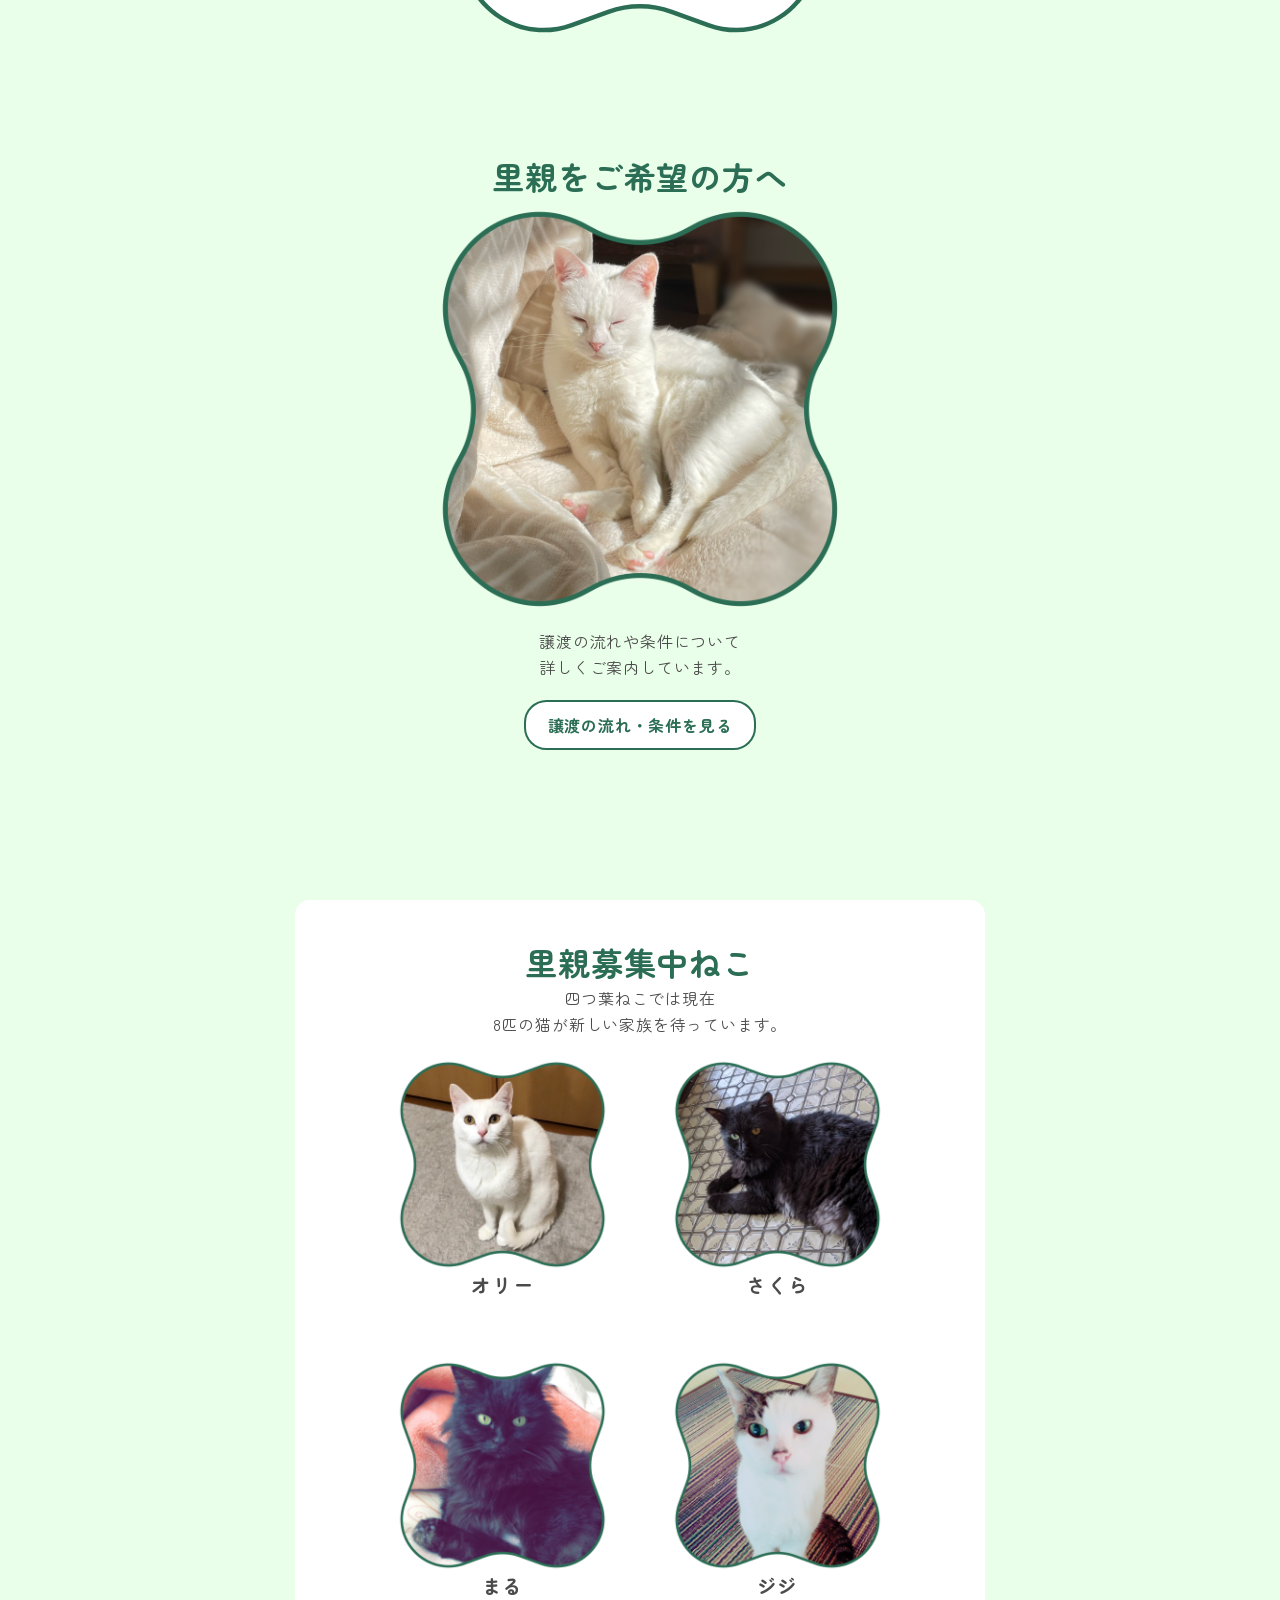
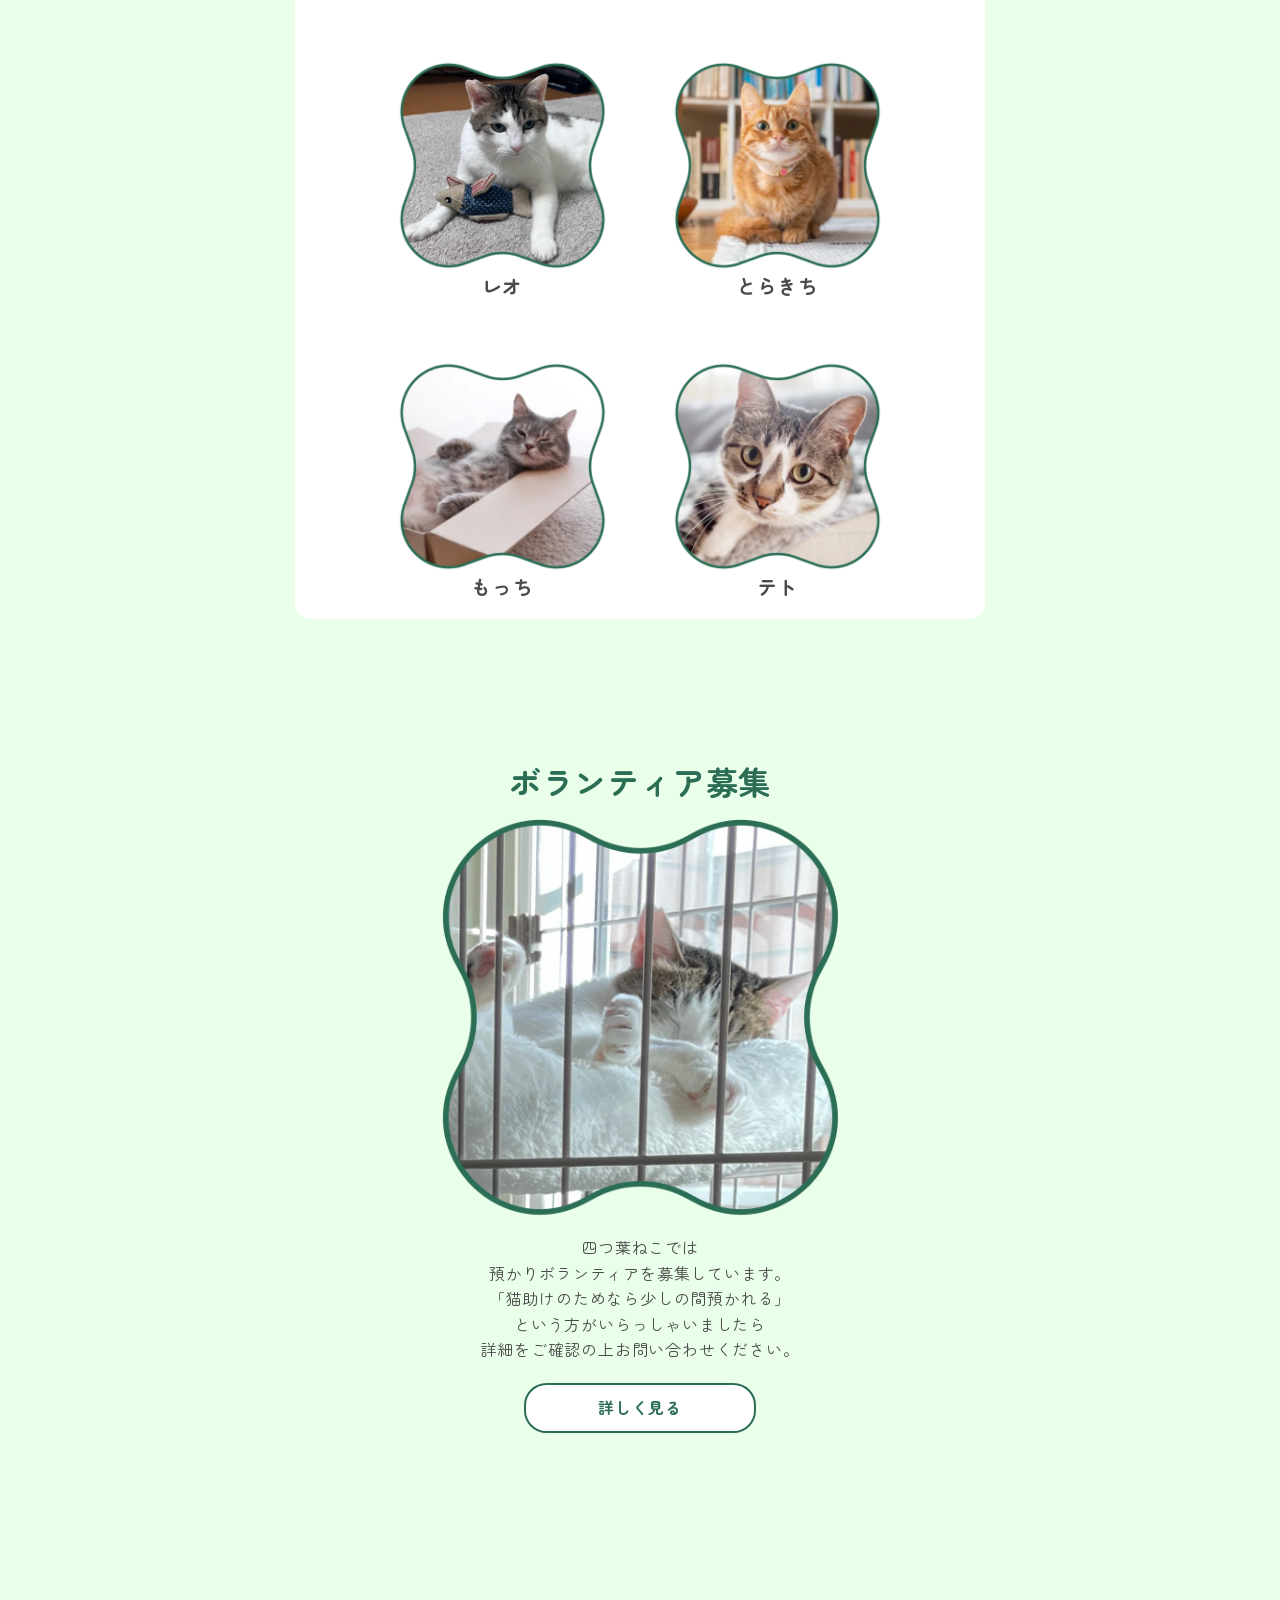
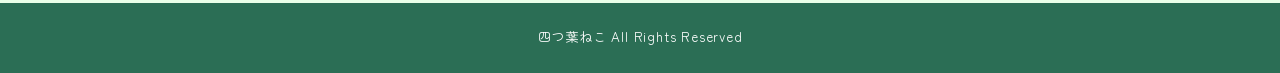
==== commit 51a73776: "Clean up comments in index.html Removed commented lines related to swiper and common.css." ====
--- a/index.html
+++ b/index.html
@@ -9,12 +9,10 @@
     <link rel="preconnect" href="https://fonts.googleapis.com">
     <link rel="preconnect" href="https://fonts.gstatic.com" crossorigin>
     <link href="https://fonts.googleapis.com/css2?family=Zen+Maru+Gothic&display=swap" rel="stylesheet">
-    <!-- swiper使う時はこれ書きます！ -->
     <link rel="stylesheet" href="https://cdn.jsdelivr.net/npm/swiper@11/swiper-bundle.min.css" />
 
     <!-- <link rel="stylesheet" href="assets/css/common.css"> -->
-    <!-- ちょっとナビゲーションの高さが下層ページとズレる。common.cssをつけると直るんですよ・・・contactもそうでした。内容物の高さかな・・・。 -->
-    <script src="https://cdn.jsdelivr.net/npm/swiper@11/swiper-bundle.min.js"></script><!-- swiper使う時はこれ書きます！ -->
+    <script src="https://cdn.jsdelivr.net/npm/swiper@11/swiper-bundle.min.js"></script>
     <script src="assets/main.js" defer></script>
 
 </head>
@@ -145,4 +143,4 @@
     </footer>
 </body>
 
-</html>+</html>
